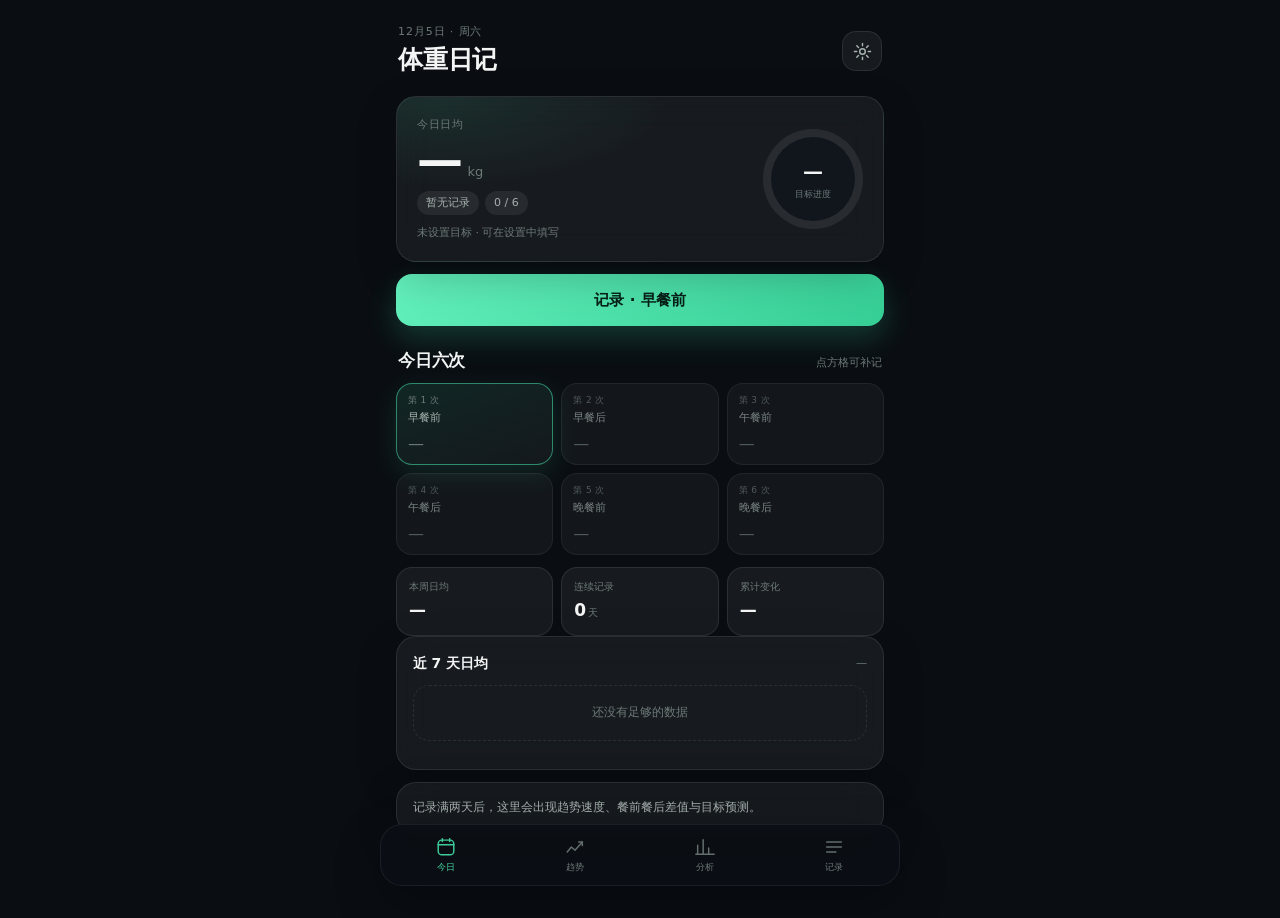
==== iosweight/index.html @ 1db5733b "feat: 娣诲姞 iPhone 鍙敤鐨勭綉椤电増 PWA 骞堕儴缃插埌 GitHub Pages" ====
<!doctype html>
<html lang="zh-CN">
<head>
  <meta charset="utf-8">
  <meta name="viewport" content="width=device-width, initial-scale=1, viewport-fit=cover">
  <title>体重日记</title>
  <meta name="description" content="每日六次体重记录，日均趋势、六时段平行可视化与数据分析。数据仅保存在本机。">
  <meta name="theme-color" content="#0A0E13">
  <meta name="apple-mobile-web-app-capable" content="yes">
  <meta name="apple-mobile-web-app-status-bar-style" content="black-translucent">
  <meta name="apple-mobile-web-app-title" content="体重日记">
  <link rel="manifest" href="manifest.webmanifest">
  <link rel="apple-touch-icon" href="icons/apple-touch-icon.png">
  <link rel="icon" href="icons/favicon-32.png" sizes="32x32">
  <link rel="stylesheet" href="styles.css">
</head>
<body>
  <div class="ambient" aria-hidden="true"></div>

  <div class="app">
    <header class="app-header">
      <div>
        <div class="eyebrow" id="headerDate">—</div>
        <h1 id="headerTitle">体重日记</h1>
      </div>
      <button class="icon-btn" id="btnSettings" aria-label="设置" type="button">
        <svg viewBox="0 0 24 24" width="21" height="21" fill="none" stroke="currentColor" stroke-width="1.7" stroke-linecap="round">
          <circle cx="12" cy="12" r="3.2"></circle>
          <path d="M12 2.8v2.6M12 18.6v2.6M2.8 12h2.6M18.6 12h2.6M5.5 5.5l1.9 1.9M16.6 16.6l1.9 1.9M18.5 5.5l-1.9 1.9M7.4 16.6l-1.9 1.9"></path>
        </svg>
      </button>
    </header>

    <main>
      <!-- 今日 -->
      <section class="page active" id="page-today">
        <div class="card hero">
          <div class="hero-main">
            <div class="label" id="heroLabel">今日日均</div>
            <div class="hero-value"><span id="heroValue">—</span><span class="unit">kg</span></div>
            <div class="hero-meta">
              <span class="pill" id="heroDelta">—</span>
              <span class="pill" id="heroCount">0 / 6</span>
            </div>
            <div class="hero-target" id="heroTarget">未设置目标</div>
          </div>
          <div class="ring" id="goalRing">
            <div class="ring-inner">
              <b id="ringPct">—</b>
              <small>目标进度</small>
            </div>
          </div>
        </div>

        <button class="primary record-btn" id="btnRecord" type="button">记录 · 早餐前</button>

        <div class="section-head">
          <h2>今日六次</h2>
          <span>点方格可补记</span>
        </div>
        <div class="slot-grid" id="slotGrid"></div>

        <div class="stat-row" id="todayStats"></div>

        <div class="card">
          <div class="card-head">
            <h3>近 7 天日均</h3>
            <span id="sparkLast">—</span>
          </div>
          <div class="spark" id="sparkChart"></div>
          <div class="spark-labels" id="sparkLabels"></div>
        </div>

        <div class="card insight-card" id="todayInsight"></div>
      </section>

      <!-- 趋势 -->
      <section class="page" id="page-trend">
        <div class="page-head">
          <h2>趋势</h2>
          <span id="trendWindow">近 30 天</span>
        </div>
        <div class="chips" id="rangeChips">
          <button class="chip" data-range="7" type="button">近 7 天</button>
          <button class="chip" data-range="30" type="button">近 30 天</button>
          <button class="chip" data-range="90" type="button">近 90 天</button>
          <button class="chip" data-range="all" type="button">全部</button>
        </div>
        <div class="segmented" id="modeSwitch">
          <button data-mode="six" type="button">六次对比</button>
          <button data-mode="daily" type="button">日均曲线</button>
        </div>
        <div class="legend" id="sixLegend"></div>
        <div class="card chart-card">
          <div class="chart-wrap">
            <canvas id="trendCanvas" height="240"></canvas>
            <div class="chart-tooltip hidden" id="trendTooltip"></div>
            <div class="chart-empty hidden" id="trendEmpty">还没有数据，先记录一次吧</div>
          </div>
          <div class="chart-hint">轻触图表查看当天数据</div>
        </div>
        <div class="stat-row" id="trendStats"></div>
        <div class="card">
          <div class="card-head">
            <h3>每周日均变化</h3>
            <span>近 8 周</span>
          </div>
          <div class="chart-wrap short">
            <canvas id="weeklyCanvas" height="180"></canvas>
            <div class="chart-empty hidden" id="weeklyEmpty">数据还不足以形成周对比</div>
          </div>
        </div>
      </section>

      <!-- 分析 -->
      <section class="page" id="page-analysis">
        <div class="page-head">
          <h2>分析</h2>
          <span>近 30 天</span>
        </div>
        <div class="metric-grid" id="metricGrid"></div>

        <div class="card">
          <div class="card-head">
            <h3>时段均值</h3>
            <span>近 30 天</span>
          </div>
          <div class="slot-avg" id="slotAvg"></div>
        </div>

        <div class="card">
          <div class="card-head">
            <h3>月度热力图</h3>
            <div class="month-nav">
              <button id="heatPrev" type="button" aria-label="上个月">‹</button>
              <span id="heatMonth">—</span>
              <button id="heatNext" type="button" aria-label="下个月">›</button>
            </div>
          </div>
          <div id="heatmap"></div>
          <div class="heat-legend">
            <span>轻</span>
            <div class="heat-scale"></div>
            <span>重</span>
            <em>亮度 = 当天完成度</em>
          </div>
        </div>

        <div class="card">
          <div class="card-head">
            <h3>智能建议</h3>
            <span>基于当前数据</span>
          </div>
          <div class="insights" id="insights"></div>
        </div>
      </section>

      <!-- 记录 -->
      <section class="page" id="page-history">
        <div class="page-head">
          <h2>记录</h2>
          <span id="historySummary">—</span>
        </div>
        <div class="month-nav wide">
          <button id="histPrev" type="button" aria-label="上个月">‹</button>
          <span id="histMonth">—</span>
          <button id="histNext" type="button" aria-label="下个月">›</button>
        </div>
        <div class="history-list" id="historyList"></div>
      </section>

      <!-- 设置 -->
      <section class="page" id="page-settings">
        <div class="page-head">
          <h2>设置</h2>
          <span>v1.2 · 网页版</span>
        </div>
        <div class="card">
          <div class="card-head"><h3>个人信息</h3></div>
          <label class="field">
            <span>身高（cm）</span>
            <input id="heightInput" inputmode="numeric" autocomplete="off" placeholder="如 172">
          </label>
          <label class="field">
            <span>目标体重（kg）</span>
            <input id="targetInput" inputmode="decimal" autocomplete="off" placeholder="如 70.0">
          </label>
          <div class="field-hint">身高用于 BMI；目标体重用于进度环与预计达成日期。留空即不启用。</div>
        </div>
        <div class="card">
          <div class="card-head">
            <h3>数据</h3>
            <span id="storageInfo">—</span>
          </div>
          <button class="ghost wide" id="btnExport" type="button">导出备份（JSON）</button>
          <button class="ghost wide" id="btnImport" type="button">导入备份</button>
          <input type="file" id="importFile" accept="application/json,.json" hidden>
          <button class="ghost wide danger" id="btnClear" type="button">清空全部记录</button>
        </div>
        <div class="card about">
          <h3>关于</h3>
          <p>每日最多六次记录（三餐前后），第 1 次为早餐前。所有数据仅保存在本机浏览器，不上传服务器。</p>
          <p>与安卓版使用同一 JSON 格式，可在两端互相导入备份。</p>
        </div>
      </section>
    </main>
  </div>

  <nav class="tabbar" id="tabbar">
    <button class="tab active" data-page="today" type="button">
      <svg viewBox="0 0 24 24" width="22" height="22" fill="none" stroke="currentColor" stroke-width="1.6" stroke-linecap="round">
        <rect x="3.5" y="4.5" width="17" height="16" rx="4"></rect>
        <path d="M3.5 9.5h17M8 3v3M16 3v3"></path>
      </svg>
      <span>今日</span>
    </button>
    <button class="tab" data-page="trend" type="button">
      <svg viewBox="0 0 24 24" width="22" height="22" fill="none" stroke="currentColor" stroke-width="1.6" stroke-linecap="round" stroke-linejoin="round">
        <path d="M3.5 17.5 8 12l4 3.5 8-9"></path>
        <path d="M16 6.5h4v4"></path>
      </svg>
      <span>趋势</span>
    </button>
    <button class="tab" data-page="analysis" type="button">
      <svg viewBox="0 0 24 24" width="22" height="22" fill="none" stroke="currentColor" stroke-width="1.6" stroke-linecap="round">
        <path d="M4 20V10M10 20V4M16 20v-7M22 20H2"></path>
      </svg>
      <span>分析</span>
    </button>
    <button class="tab" data-page="history" type="button">
      <svg viewBox="0 0 24 24" width="22" height="22" fill="none" stroke="currentColor" stroke-width="1.6" stroke-linecap="round">
        <path d="M4 6.5h16M4 12h16M4 17.5h10"></path>
      </svg>
      <span>记录</span>
    </button>
  </nav>

  <div class="overlay hidden" id="modalOverlay">
    <div class="sheet" role="dialog" aria-modal="true" aria-labelledby="modalTitle">
      <div class="sheet-handle"></div>
      <div class="sheet-head">
        <div>
          <div class="sheet-title" id="modalTitle">记录</div>
          <div class="sheet-sub" id="modalSub">—</div>
        </div>
        <button class="icon-btn" id="modalClose" type="button" aria-label="关闭">✕</button>
      </div>
      <div class="slot-label">记录第几次（1 为早餐前）</div>
      <div class="slot-picker" id="modalSlots"></div>
      <div class="prev-hint hidden" id="modalPrev"></div>
      <div class="quick-row">
        <button class="chip" id="fillYesterday" type="button">沿用昨日</button>
        <button class="chip" id="fillLast" type="button">沿用上次</button>
      </div>
      <div class="weight-row">
        <button class="step" id="stepDown" type="button" aria-label="减 0.1">−</button>
        <input id="weightInput" inputmode="decimal" autocomplete="off" placeholder="0.0" maxlength="6">
        <button class="step" id="stepUp" type="button" aria-label="加 0.1">+</button>
      </div>
      <div class="unit-hint">单位 kg · 建议每天在相同状态下测量</div>
      <div class="sheet-actions">
        <button class="ghost danger hidden" id="btnDelete" type="button">删除</button>
        <button class="ghost" id="btnCancel" type="button">取消</button>
        <button class="primary" id="btnSave" type="button">保存</button>
      </div>
    </div>
  </div>

  <div class="toast hidden" id="toast"></div>

  <div class="ios-hint hidden" id="iosHint">
    <div>
      <b>安装到主屏幕</b>
      <span>在 Safari 点「分享」→「添加到主屏幕」，即可像 App 一样全屏使用。</span>
    </div>
    <button id="iosHintClose" type="button" aria-label="知道了">×</button>
  </div>

  <noscript>需要启用 JavaScript 才能使用体重日记。</noscript>
  <script type="module" src="js/app.js"></script>
</body>
</html>
---- iosweight/styles.css ----
:root {
  --bg: #0A0E13;
  --card: rgba(255, 255, 255, 0.055);
  --card-strong: rgba(255, 255, 255, 0.085);
  --stroke: rgba(255, 255, 255, 0.09);
  --text: #F2F5F4;
  --secondary: #A7B2AF;
  --tertiary: #6E7A78;
  --mint: #46E0A8;
  --mint-dim: rgba(70, 224, 168, 0.14);
  --coral: #FF7A7A;
  --amber: #FFD27A;
  --violet: #C6A8FF;
  --blue: #7BC8FF;
  --orange: #FFA26B;
  --pink: #FF8FA3;
  --ink: #062018;
  --radius: 20px;
  --nav-h: 62px;
  --safe-bottom: env(safe-area-inset-bottom, 0px);
  --safe-top: env(safe-area-inset-top, 0px);
}

* {
  box-sizing: border-box;
  -webkit-tap-highlight-color: transparent;
}

html, body {
  margin: 0;
  padding: 0;
  background: var(--bg);
  color: var(--text);
}

body {
  font-family: -apple-system, BlinkMacSystemFont, "SF Pro Text", "PingFang SC",
    "Noto Sans SC", "Microsoft YaHei", system-ui, sans-serif;
  font-size: 15px;
  line-height: 1.45;
  -webkit-font-smoothing: antialiased;
  overflow-x: hidden;
  min-height: 100dvh;
}

.ambient {
  position: fixed;
  inset: 0;
  pointer-events: none;
  z-index: -1;
  background:
    radial-gradient(60% 34% at 12% -6%, rgba(70, 224, 168, 0.13), transparent 70%),
    radial-gradient(52% 30% at 96% 8%, rgba(198, 168, 255, 0.10), transparent 72%),
    radial-gradient(70% 40% at 50% 108%, rgba(70, 224, 168, 0.055), transparent 70%);
}

.app {
  max-width: 520px;
  margin: 0 auto;
  padding: calc(18px + var(--safe-top)) 16px calc(var(--nav-h) + var(--safe-bottom) + 22px);
}

.app-header {
  display: flex;
  align-items: center;
  justify-content: space-between;
  padding: 6px 2px 18px;
}

.eyebrow {
  font-size: 11px;
  color: var(--tertiary);
  letter-spacing: 0.08em;
}

h1, h2, h3 {
  margin: 0;
  font-weight: 600;
  letter-spacing: -0.01em;
}

h1 {
  margin-top: 2px;
  font-size: 25px;
}

h2 {
  font-size: 17px;
}

h3 {
  font-size: 14px;
}

.icon-btn {
  width: 40px;
  height: 40px;
  border: 1px solid var(--stroke);
  border-radius: 14px;
  background: var(--card);
  color: var(--secondary);
  display: inline-flex;
  align-items: center;
  justify-content: center;
  cursor: pointer;
  backdrop-filter: blur(12px);
  -webkit-backdrop-filter: blur(12px);
}

.icon-btn:active {
  background: var(--card-strong);
}

.page {
  display: none;
}

.page.active {
  display: block;
  animation: pageIn 0.28s ease;
}

@keyframes pageIn {
  from { opacity: 0; transform: translateY(6px); }
  to { opacity: 1; transform: translateY(0); }
}

.card {
  background: var(--card);
  border: 1px solid var(--stroke);
  border-radius: var(--radius);
  padding: 16px;
  backdrop-filter: blur(18px);
  -webkit-backdrop-filter: blur(18px);
  box-shadow: 0 14px 40px rgba(0, 0, 0, 0.22);
}

.card + .card {
  margin-top: 12px;
}

.card-head {
  display: flex;
  align-items: center;
  justify-content: space-between;
  margin-bottom: 12px;
  gap: 10px;
}

.card-head span {
  font-size: 11px;
  color: var(--tertiary);
}

.page-head {
  display: flex;
  align-items: baseline;
  justify-content: space-between;
  margin: 4px 2px 14px;
}

.page-head h2 {
  font-size: 21px;
}

.page-head span {
  font-size: 11px;
  color: var(--tertiary);
}

.label {
  font-size: 11px;
  color: var(--tertiary);
  letter-spacing: 0.06em;
}

/* ---------- 今日 ---------- */

.hero {
  display: flex;
  align-items: center;
  justify-content: space-between;
  gap: 12px;
  padding: 20px;
  background:
    radial-gradient(80% 90% at 8% 0%, rgba(70, 224, 168, 0.10), transparent 60%),
    var(--card);
}

.hero-main {
  min-width: 0;
}

.hero-value {
  display: flex;
  align-items: baseline;
  gap: 6px;
  margin: 4px 0 8px;
}

.hero-value span:first-child {
  font-size: 46px;
  font-weight: 650;
  letter-spacing: -0.035em;
  line-height: 1;
  font-variant-numeric: tabular-nums;
}

.unit {
  font-size: 13px;
  color: var(--tertiary);
}

.hero-meta {
  display: flex;
  flex-wrap: wrap;
  gap: 6px;
}

.pill {
  display: inline-flex;
  align-items: center;
  height: 24px;
  padding: 0 9px;
  border-radius: 999px;
  background: rgba(255, 255, 255, 0.07);
  font-size: 11px;
  color: var(--secondary);
  font-variant-numeric: tabular-nums;
}

.pill.down {
  background: var(--mint-dim);
  color: var(--mint);
}

.pill.up {
  background: rgba(255, 122, 122, 0.13);
  color: var(--coral);
}

.hero-target {
  margin-top: 10px;
  font-size: 11px;
  color: var(--tertiary);
}

.ring {
  flex: 0 0 100px;
  width: 100px;
  height: 100px;
  border-radius: 50%;
  background: conic-gradient(var(--mint) calc(var(--p, 0) * 1%), rgba(255, 255, 255, 0.075) 0);
  padding: 8px;
  transition: background 0.4s ease;
}

.ring-inner {
  width: 100%;
  height: 100%;
  border-radius: 50%;
  background: #10161C;
  display: flex;
  flex-direction: column;
  align-items: center;
  justify-content: center;
  gap: 2px;
}

.ring-inner b {
  font-size: 20px;
  font-variant-numeric: tabular-nums;
}

.ring-inner small {
  font-size: 9px;
  color: var(--tertiary);
}

.primary {
  border: 0;
  border-radius: 16px;
  background: linear-gradient(135deg, #63F0BC, #35CE95);
  color: var(--ink);
  font-family: inherit;
  font-size: 15px;
  font-weight: 650;
  height: 52px;
  cursor: pointer;
  box-shadow: 0 12px 28px rgba(54, 210, 154, 0.22);
}

.primary:active {
  transform: translateY(1px) scale(0.995);
  filter: brightness(0.97);
}

.primary:disabled {
  opacity: 0.55;
  box-shadow: none;
}

.record-btn {
  width: 100%;
  margin-top: 12px;
}

.section-head {
  display: flex;
  align-items: baseline;
  justify-content: space-between;
  margin: 22px 2px 10px;
}

.section-head span {
  font-size: 11px;
  color: var(--tertiary);
}

.slot-grid {
  display: grid;
  grid-template-columns: repeat(3, minmax(0, 1fr));
  gap: 8px;
}

.slot-tile {
  border: 1px solid var(--stroke);
  border-radius: 16px;
  background: var(--card);
  padding: 10px 11px 11px;
  text-align: left;
  color: var(--text);
  font-family: inherit;
  cursor: pointer;
  min-height: 82px;
  display: flex;
  flex-direction: column;
  gap: 3px;
  transition: border-color 0.2s ease, background 0.2s ease;
}

.slot-tile .tile-index {
  font-size: 9px;
  color: var(--tertiary);
  letter-spacing: 0.04em;
}

.slot-tile .tile-name {
  font-size: 11px;
  color: var(--secondary);
}

.slot-tile .tile-value {
  margin-top: auto;
  font-size: 19px;
  font-weight: 630;
  font-variant-numeric: tabular-nums;
}

.slot-tile .tile-value.empty {
  color: var(--tertiary);
  font-size: 16px;
  font-weight: 500;
}

.slot-tile.is-empty {
  opacity: 0.7;
}

.slot-tile.is-next {
  border-color: rgba(70, 224, 168, 0.55);
  background: linear-gradient(160deg, rgba(70, 224, 168, 0.12), rgba(255, 255, 255, 0.045));
  opacity: 1;
  box-shadow: 0 8px 26px rgba(70, 224, 168, 0.12);
}

.slot-tile:active {
  background: var(--card-strong);
}

.stat-row {
  display: grid;
  grid-template-columns: repeat(3, minmax(0, 1fr));
  gap: 8px;
  margin-top: 12px;
}

.stat {
  border: 1px solid var(--stroke);
  border-radius: 16px;
  background: var(--card);
  padding: 12px;
}

.stat .stat-label {
  font-size: 10px;
  color: var(--tertiary);
}

.stat .stat-value {
  margin-top: 4px;
  font-size: 17px;
  font-weight: 620;
  font-variant-numeric: tabular-nums;
  white-space: nowrap;
}

.stat .stat-value.down { color: var(--mint); }
.stat .stat-value.up { color: var(--coral); }

.stat .stat-value small {
  font-size: 10px;
  color: var(--tertiary);
  font-weight: 400;
  margin-left: 2px;
}

.spark {
  height: 64px;
}

.spark-labels {
  display: flex;
  justify-content: space-between;
  margin-top: 4px;
  font-size: 9px;
  color: var(--tertiary);
}

.insight-card {
  margin-top: 12px;
}

.insight-card p {
  margin: 0;
  font-size: 12px;
  color: var(--secondary);
}

.insight-card p + p {
  margin-top: 6px;
}

.insight-card b {
  color: var(--mint);
  font-weight: 600;
}

/* ---------- 趋势 ---------- */

.chips {
  display: flex;
  gap: 6px;
  overflow-x: auto;
  padding-bottom: 2px;
  scrollbar-width: none;
}

.chips::-webkit-scrollbar {
  display: none;
}

.chip {
  flex: 0 0 auto;
  border: 1px solid var(--stroke);
  border-radius: 999px;
  background: rgba(255, 255, 255, 0.04);
  color: var(--secondary);
  font-family: inherit;
  font-size: 11px;
  padding: 7px 12px;
  cursor: pointer;
  white-space: nowrap;
}

.chip.active {
  background: var(--mint-dim);
  border-color: rgba(70, 224, 168, 0.4);
  color: var(--mint);
  font-weight: 600;
}

.chip:disabled {
  opacity: 0.4;
}

.segmented {
  display: flex;
  padding: 3px;
  border-radius: 12px;
  background: rgba(255, 255, 255, 0.045);
  border: 1px solid var(--stroke);
  margin-top: 10px;
}

.segmented button {
  flex: 1;
  height: 34px;
  border: 0;
  border-radius: 9px;
  background: transparent;
  color: var(--tertiary);
  font-family: inherit;
  font-size: 12px;
  cursor: pointer;
}

.segmented button.active {
  background: rgba(70, 224, 168, 0.16);
  color: var(--mint);
  font-weight: 600;
}

.legend {
  display: flex;
  flex-wrap: wrap;
  gap: 6px;
  margin: 10px 0 0;
  min-height: 0;
}

.legend button {
  display: inline-flex;
  align-items: center;
  gap: 6px;
  border: 1px solid transparent;
  border-radius: 999px;
  background: rgba(255, 255, 255, 0.04);
  color: var(--secondary);
  font-family: inherit;
  font-size: 10px;
  padding: 5px 9px;
  cursor: pointer;
}

.legend button i {
  width: 7px;
  height: 7px;
  border-radius: 50%;
  display: inline-block;
}

.legend button.off {
  opacity: 0.36;
  text-decoration: line-through;
}

.chart-card {
  margin-top: 12px;
}

.chart-wrap {
  position: relative;
  width: 100%;
  height: 240px;
}

.chart-wrap.short {
  height: 180px;
}

.chart-wrap canvas {
  width: 100%;
  height: 100%;
  display: block;
  touch-action: pan-y;
}

.weekly {
  height: 100%;
}

.chart-hint {
  margin-top: 8px;
  font-size: 9px;
  color: var(--tertiary);
  text-align: center;
}

.chart-empty {
  position: absolute;
  inset: 0;
  display: flex;
  align-items: center;
  justify-content: center;
  font-size: 12px;
  color: var(--tertiary);
  background: rgba(10, 14, 19, 0.35);
  border-radius: 12px;
}

.chart-tooltip {
  position: absolute;
  z-index: 3;
  min-width: 118px;
  padding: 9px 11px;
  border-radius: 12px;
  background: rgba(8, 12, 16, 0.92);
  border: 1px solid rgba(255, 255, 255, 0.12);
  box-shadow: 0 14px 34px rgba(0, 0, 0, 0.45);
  backdrop-filter: blur(10px);
  -webkit-backdrop-filter: blur(10px);
  pointer-events: none;
  transform: translateX(-50%);
}

.chart-tooltip .tt-date {
  font-size: 10px;
  color: var(--tertiary);
  margin-bottom: 6px;
  white-space: nowrap;
}

.chart-tooltip .tt-row {
  display: flex;
  align-items: center;
  gap: 6px;
  font-size: 11px;
  margin: 3px 0;
  white-space: nowrap;
}

.chart-tooltip .tt-row i {
  width: 6px;
  height: 6px;
  border-radius: 50%;
  flex: 0 0 6px;
}

.chart-tooltip .tt-row span {
  color: var(--secondary);
  flex: 1;
}

.chart-tooltip .tt-row b {
  font-variant-numeric: tabular-nums;
  font-weight: 600;
}

.chart-tooltip .tt-avg {
  margin-top: 6px;
  padding-top: 6px;
  border-top: 1px solid rgba(255, 255, 255, 0.09);
  font-size: 10px;
  color: var(--mint);
  white-space: nowrap;
}

.hidden {
  display: none !important;
}

/* ---------- 分析 ---------- */

.metric-grid {
  display: grid;
  grid-template-columns: repeat(2, minmax(0, 1fr));
  gap: 8px;
}

.metric {
  border: 1px solid var(--stroke);
  border-radius: 16px;
  background: var(--card);
  padding: 13px;
  backdrop-filter: blur(16px);
  -webkit-backdrop-filter: blur(16px);
}

.metric .m-label {
  font-size: 10px;
  color: var(--tertiary);
  display: flex;
  align-items: center;
  gap: 4px;
}

.metric .m-value {
  margin-top: 6px;
  font-size: 20px;
  font-weight: 640;
  letter-spacing: -0.02em;
  font-variant-numeric: tabular-nums;
}

.metric .m-value small {
  font-size: 10px;
  color: var(--tertiary);
  font-weight: 400;
  margin-left: 2px;
}

.metric .m-note {
  margin-top: 3px;
  font-size: 10px;
  color: var(--secondary);
  overflow: hidden;
  text-overflow: ellipsis;
  white-space: nowrap;
}

.metric.down .m-value { color: var(--mint); }
.metric.up .m-value { color: var(--coral); }

.slot-avg {
  display: flex;
  flex-direction: column;
  gap: 11px;
}

.slot-avg-row {
  display: grid;
  grid-template-columns: 46px 1fr 54px;
  align-items: center;
  gap: 8px;
  font-size: 11px;
}

.slot-avg-row .name {
  color: var(--secondary);
}

.slot-avg-row .bar {
  height: 8px;
  border-radius: 999px;
  background: rgba(255, 255, 255, 0.06);
  overflow: hidden;
}

.slot-avg-row .bar i {
  display: block;
  height: 100%;
  border-radius: 999px;
  transition: width 0.4s ease;
}

.slot-avg-row .val {
  text-align: right;
  font-variant-numeric: tabular-nums;
  color: var(--text);
}

.slot-avg-row .val.muted {
  color: var(--tertiary);
}

/* ---------- 热力图 ---------- */

.month-nav {
  display: flex;
  align-items: center;
  gap: 6px;
}

.month-nav button {
  width: 28px;
  height: 28px;
  border: 1px solid var(--stroke);
  border-radius: 9px;
  background: rgba(255, 255, 255, 0.04);
  color: var(--secondary);
  font-size: 16px;
  line-height: 1;
  cursor: pointer;
  font-family: inherit;
}

.month-nav span {
  font-size: 11px;
  color: var(--secondary);
  min-width: 72px;
  text-align: center;
  font-variant-numeric: tabular-nums;
}

.month-nav.wide {
  justify-content: center;
  margin-bottom: 12px;
}

.month-nav.wide span {
  font-size: 13px;
  min-width: 106px;
}

.heatmap {
  display: grid;
  grid-template-columns: repeat(7, minmax(0, 1fr));
  gap: 5px;
}

.heat-day {
  position: relative;
  aspect-ratio: 1;
  border-radius: 7px;
  display: flex;
  align-items: center;
  justify-content: center;
  font-size: 9px;
  color: rgba(255, 255, 255, 0.5);
  font-variant-numeric: tabular-nums;
}

.heat-day.has-data {
  color: #071711;
  font-weight: 600;
}

.heat-day.today {
  outline: 1px solid rgba(70, 224, 168, 0.65);
  outline-offset: 1px;
}

.heat-day.empty {
  background: rgba(255, 255, 255, 0.022);
  color: rgba(255, 255, 255, 0.16);
}

.heat-weekdays {
  display: grid;
  grid-template-columns: repeat(7, minmax(0, 1fr));
  gap: 5px;
  margin-bottom: 6px;
  font-size: 9px;
  color: var(--tertiary);
  text-align: center;
}

.heat-legend {
  display: flex;
  align-items: center;
  gap: 8px;
  margin-top: 12px;
  font-size: 9px;
  color: var(--tertiary);
}

.heat-scale {
  flex: 0 0 84px;
  height: 6px;
  border-radius: 999px;
  background: linear-gradient(90deg, #46E0A8, #FFD27A, #FF7A7A);
}

.heat-legend em {
  margin-left: auto;
  font-style: normal;
  color: var(--tertiary);
}

/* ---------- 建议 ---------- */

.insights {
  display: flex;
  flex-direction: column;
  gap: 10px;
}

.insight {
  display: flex;
  gap: 10px;
  font-size: 12px;
  color: var(--secondary);
  line-height: 1.55;
}

.insight i {
  flex: 0 0 6px;
  width: 6px;
  height: 6px;
  border-radius: 50%;
  background: var(--mint);
  margin-top: 7px;
}

.insight strong {
  color: var(--text);
  font-weight: 600;
}

/* ---------- 记录页 ---------- */

.history-list {
  display: flex;
  flex-direction: column;
  gap: 8px;
}

.day-card {
  border: 1px solid var(--stroke);
  border-radius: 16px;
  background: var(--card);
  overflow: hidden;
}

.day-row {
  display: flex;
  align-items: center;
  gap: 10px;
  padding: 13px 14px;
  cursor: pointer;
}

.day-date {
  flex: 0 0 52px;
}

.day-date b {
  display: block;
  font-size: 17px;
  font-weight: 620;
  font-variant-numeric: tabular-nums;
}

.day-date span {
  font-size: 9px;
  color: var(--tertiary);
}

.day-main {
  flex: 1;
  min-width: 0;
}

.day-line {
  display: flex;
  align-items: baseline;
  gap: 8px;
}

.day-avg {
  font-size: 16px;
  font-weight: 620;
  font-variant-numeric: tabular-nums;
}

.day-avg small {
  font-size: 9px;
  color: var(--tertiary);
  font-weight: 400;
  margin-left: 1px;
}

.day-delta {
  font-size: 10px;
  color: var(--tertiary);
  font-variant-numeric: tabular-nums;
}

.day-delta.down { color: var(--mint); }
.day-delta.up { color: var(--coral); }

.day-dots {
  display: flex;
  gap: 4px;
  margin-top: 5px;
}

.dot {
  width: 9px;
  height: 9px;
  border-radius: 50%;
  border: 1px solid rgba(255, 255, 255, 0.18);
}

.dot.on {
  border-color: transparent;
}

.dot.off {
  background: transparent;
}

.day-count {
  font-size: 9px;
  color: var(--tertiary);
  flex: 0 0 auto;
}

.chev {
  color: var(--tertiary);
  font-size: 12px;
  transition: transform 0.2s ease;
}

.day-card.open .chev {
  transform: rotate(90deg);
}

.day-detail {
  display: none;
  padding: 0 14px 14px;
  border-top: 1px solid rgba(255, 255, 255, 0.055);
}

.day-card.open .day-detail {
  display: block;
  animation: pageIn 0.2s ease;
}

.detail-grid {
  display: grid;
  grid-template-columns: repeat(3, minmax(0, 1fr));
  gap: 6px;
  padding-top: 12px;
}

.detail-slot {
  border: 1px solid var(--stroke);
  border-radius: 11px;
  background: rgba(255, 255, 255, 0.035);
  padding: 8px 9px;
  color: var(--text);
  font-family: inherit;
  text-align: left;
  cursor: pointer;
}

.detail-slot span {
  display: block;
  font-size: 9px;
  color: var(--tertiary);
}

.detail-slot b {
  display: block;
  margin-top: 3px;
  font-size: 14px;
  font-weight: 600;
  font-variant-numeric: tabular-nums;
}

.detail-slot b.muted {
  color: var(--tertiary);
  font-weight: 400;
}

.empty-state {
  border: 1px dashed var(--stroke);
  border-radius: 16px;
  padding: 26px 18px;
  text-align: center;
  color: var(--tertiary);
  font-size: 12px;
}

/* ---------- 设置 ---------- */

.field {
  display: flex;
  align-items: center;
  justify-content: space-between;
  gap: 12px;
  padding: 10px 0;
  border-bottom: 1px solid rgba(255, 255, 255, 0.055);
}

.field:last-of-type {
  border-bottom: 0;
}

.field span {
  font-size: 12px;
  color: var(--secondary);
}

.field input {
  width: 108px;
  height: 36px;
  border: 1px solid var(--stroke);
  border-radius: 10px;
  background: rgba(255, 255, 255, 0.04);
  color: var(--text);
  font-family: inherit;
  font-size: 14px;
  font-variant-numeric: tabular-nums;
  text-align: right;
  padding: 0 10px;
  outline: none;
}

.field input:focus {
  border-color: rgba(70, 224, 168, 0.5);
}

.field-hint {
  margin-top: 10px;
  font-size: 10px;
  color: var(--tertiary);
  line-height: 1.6;
}

.ghost {
  border: 1px solid var(--stroke);
  border-radius: 12px;
  background: rgba(255, 255, 255, 0.045);
  color: var(--secondary);
  font-family: inherit;
  font-size: 12px;
  height: 44px;
  padding: 0 14px;
  cursor: pointer;
}

.ghost:active {
  background: var(--card-strong);
}

.ghost.wide {
  width: 100%;
  margin-top: 8px;
}

.ghost.danger {
  color: var(--coral);
  border-color: rgba(255, 122, 122, 0.22);
  background: rgba(255, 122, 122, 0.07);
}

.about h3 {
  margin-bottom: 8px;
}

.about p {
  margin: 0 0 8px;
  font-size: 11px;
  color: var(--tertiary);
  line-height: 1.7;
}

.about p:last-child {
  margin-bottom: 0;
}

/* ---------- 底部导航 ---------- */

.tabbar {
  position: fixed;
  left: 50%;
  transform: translateX(-50%);
  bottom: 0;
  width: 100%;
  max-width: 520px;
  z-index: 20;
  display: grid;
  grid-template-columns: repeat(4, 1fr);
  height: calc(var(--nav-h) + var(--safe-bottom));
  padding-bottom: var(--safe-bottom);
  background: rgba(11, 15, 20, 0.86);
  border-top: 1px solid rgba(255, 255, 255, 0.06);
  backdrop-filter: blur(20px);
  -webkit-backdrop-filter: blur(20px);
}

@media (min-width: 700px) {
  .tabbar {
    bottom: 14px;
    border: 1px solid rgba(255, 255, 255, 0.07);
    border-radius: 22px;
    overflow: hidden;
    box-shadow: 0 18px 44px rgba(0, 0, 0, 0.35);
  }
}

.tab {
  border: 0;
  background: transparent;
  color: var(--tertiary);
  display: flex;
  flex-direction: column;
  align-items: center;
  justify-content: center;
  gap: 3px;
  font-family: inherit;
  font-size: 9px;
  cursor: pointer;
}

.tab.active {
  color: var(--mint);
}

.tab svg {
  opacity: 0.9;
}

/* ---------- 录入弹窗 ---------- */

.overlay {
  position: fixed;
  inset: 0;
  z-index: 40;
  background: rgba(4, 7, 10, 0.62);
  backdrop-filter: blur(4px);
  -webkit-backdrop-filter: blur(4px);
  display: flex;
  align-items: flex-end;
  justify-content: center;
  animation: fadeIn 0.2s ease;
}

@keyframes fadeIn {
  from { opacity: 0; }
  to { opacity: 1; }
}

.sheet {
  width: 100%;
  max-width: 520px;
  max-height: 92dvh;
  overflow-y: auto;
  background: #11171D;
  border: 1px solid rgba(255, 255, 255, 0.09);
  border-bottom: 0;
  border-radius: 26px 26px 0 0;
  padding: 10px 20px calc(16px + var(--safe-bottom));
  box-shadow: 0 -20px 60px rgba(0, 0, 0, 0.5);
  animation: sheetIn 0.3s cubic-bezier(0.2, 0.9, 0.2, 1);
}

@keyframes sheetIn {
  from { transform: translateY(24%); opacity: 0.6; }
  to { transform: translateY(0); opacity: 1; }
}

.sheet-handle {
  width: 38px;
  height: 4px;
  border-radius: 999px;
  background: rgba(255, 255, 255, 0.16);
  margin: 0 auto 12px;
}

.sheet-head {
  display: flex;
  align-items: flex-start;
  justify-content: space-between;
  gap: 10px;
}

.sheet-title {
  font-size: 17px;
  font-weight: 640;
}

.sheet-sub {
  margin-top: 3px;
  font-size: 10px;
  color: var(--tertiary);
}

.slot-label {
  margin-top: 15px;
  font-size: 10px;
  color: var(--tertiary);
  letter-spacing: 0.05em;
}

.slot-picker {
  display: grid;
  grid-template-columns: repeat(3, minmax(0, 1fr));
  gap: 6px;
  margin-top: 8px;
}

.slot-picker button {
  height: 33px;
  border: 1px solid var(--stroke);
  border-radius: 10px;
  background: rgba(255, 255, 255, 0.04);
  color: var(--secondary);
  font-family: inherit;
  font-size: 11px;
  cursor: pointer;
}

.slot-picker button.active {
  background: var(--mint-dim);
  border-color: rgba(70, 224, 168, 0.45);
  color: var(--mint);
  font-weight: 650;
}

.prev-hint {
  margin-top: 10px;
  font-size: 10px;
  color: var(--tertiary);
}

.quick-row {
  display: flex;
  gap: 6px;
  margin-top: 10px;
}

.weight-row {
  display: flex;
  align-items: center;
  gap: 10px;
  margin-top: 14px;
}

.step {
  flex: 0 0 52px;
  height: 52px;
  border: 1px solid var(--stroke);
  border-radius: 14px;
  background: rgba(255, 255, 255, 0.045);
  color: var(--text);
  font-size: 24px;
  font-family: inherit;
  cursor: pointer;
}

.step:active {
  background: var(--card-strong);
}

#weightInput {
  flex: 1;
  min-width: 0;
  height: 76px;
  border: 1px solid rgba(255, 255, 255, 0.12);
  border-radius: 16px;
  background: rgba(255, 255, 255, 0.045);
  color: var(--text);
  font-family: inherit;
  font-size: 40px;
  font-weight: 650;
  letter-spacing: -0.02em;
  text-align: center;
  outline: none;
  font-variant-numeric: tabular-nums;
  padding: 0 8px;
}

#weightInput:focus {
  border-color: rgba(70, 224, 168, 0.55);
  box-shadow: 0 0 0 3px rgba(70, 224, 168, 0.10);
}

#weightInput::placeholder {
  color: rgba(255, 255, 255, 0.18);
}

.unit-hint {
  margin-top: 9px;
  text-align: center;
  font-size: 9px;
  color: var(--tertiary);
}

.sheet-actions {
  display: flex;
  gap: 8px;
  margin-top: 16px;
}

.sheet-actions .ghost {
  flex: 0 0 84px;
  height: 48px;
}

.sheet-actions .ghost.danger {
  flex-basis: 78px;
  padding: 0 8px;
}

.sheet-actions .primary {
  flex: 1;
  height: 48px;
}

/* ---------- Toast / iOS 提示 ---------- */

.toast {
  position: fixed;
  left: 50%;
  bottom: calc(var(--nav-h) + var(--safe-bottom) + 18px);
  transform: translateX(-50%);
  z-index: 60;
  max-width: calc(100% - 40px);
  padding: 10px 16px;
  border-radius: 999px;
  background: rgba(18, 24, 30, 0.94);
  border: 1px solid rgba(255, 255, 255, 0.10);
  color: var(--text);
  font-size: 12px;
  box-shadow: 0 12px 30px rgba(0, 0, 0, 0.4);
  backdrop-filter: blur(10px);
  -webkit-backdrop-filter: blur(10px);
  white-space: nowrap;
  animation: toastIn 0.25s ease;
}

@keyframes toastIn {
  from { opacity: 0; transform: translate(-50%, 8px); }
  to { opacity: 1; transform: translate(-50%, 0); }
}

.ios-hint {
  position: fixed;
  left: 50%;
  transform: translateX(-50%);
  bottom: calc(var(--nav-h) + var(--safe-bottom) + 12px);
  z-index: 30;
  width: calc(100% - 24px);
  max-width: 496px;
  display: flex;
  align-items: flex-start;
  gap: 10px;
  padding: 12px 14px;
  border-radius: 16px;
  background: rgba(18, 24, 30, 0.92);
  border: 1px solid rgba(70, 224, 168, 0.22);
  box-shadow: 0 16px 40px rgba(0, 0, 0, 0.4);
  backdrop-filter: blur(14px);
  -webkit-backdrop-filter: blur(14px);
  animation: pageIn 0.3s ease;
}

.ios-hint b {
  display: block;
  font-size: 12px;
  margin-bottom: 2px;
}

.ios-hint span {
  display: block;
  font-size: 10px;
  color: var(--secondary);
  line-height: 1.55;
}

.ios-hint button {
  flex: 0 0 auto;
  border: 0;
  background: transparent;
  color: var(--tertiary);
  font-size: 16px;
  line-height: 1;
  cursor: pointer;
  padding: 2px 4px;
}

@media (max-width: 360px) {
  .hero-value span:first-child { font-size: 40px; }
  .ring { flex-basis: 88px; width: 88px; height: 88px; }
  .slot-tile { min-height: 76px; padding: 9px; }
  .slot-tile .tile-value { font-size: 17px; }
}
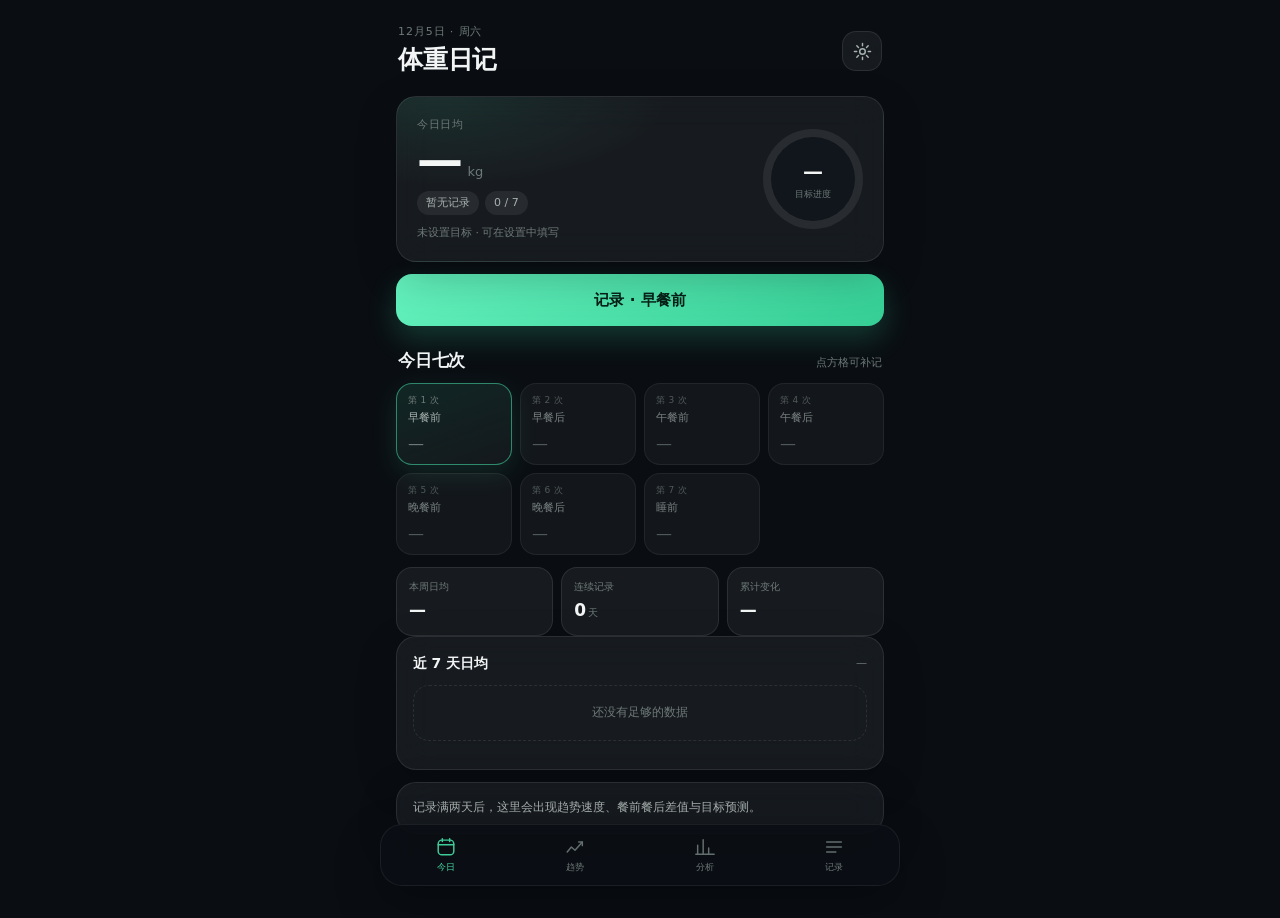
==== commit faa9ee2e: "feat: 新增睡前时段（第 7 次），安卓 v1.4 与网页版同步" ====
--- a/iosweight/index.html
+++ b/iosweight/index.html
@@ -4,7 +4,7 @@
   <meta charset="utf-8">
   <meta name="viewport" content="width=device-width, initial-scale=1, viewport-fit=cover">
   <title>体重日记</title>
-  <meta name="description" content="每日六次体重记录，日均趋势、六时段平行可视化与数据分析。数据仅保存在本机。">
+  <meta name="description" content="每日七次体重记录，日均趋势、七个时段平行可视化与数据分析。数据仅保存在本机。">
   <meta name="theme-color" content="#0A0E13">
   <meta name="apple-mobile-web-app-capable" content="yes">
   <meta name="apple-mobile-web-app-status-bar-style" content="black-translucent">
@@ -40,7 +40,7 @@
             <div class="hero-value"><span id="heroValue">—</span><span class="unit">kg</span></div>
             <div class="hero-meta">
               <span class="pill" id="heroDelta">—</span>
-              <span class="pill" id="heroCount">0 / 6</span>
+              <span class="pill" id="heroCount">0 / 7</span>
             </div>
             <div class="hero-target" id="heroTarget">未设置目标</div>
           </div>
@@ -55,7 +55,7 @@
         <button class="primary record-btn" id="btnRecord" type="button">记录 · 早餐前</button>
 
         <div class="section-head">
-          <h2>今日六次</h2>
+          <h2>今日七次</h2>
           <span>点方格可补记</span>
         </div>
         <div class="slot-grid" id="slotGrid"></div>
@@ -87,7 +87,7 @@
           <button class="chip" data-range="all" type="button">全部</button>
         </div>
         <div class="segmented" id="modeSwitch">
-          <button data-mode="six" type="button">六次对比</button>
+          <button data-mode="six" type="button">七次对比</button>
           <button data-mode="daily" type="button">日均曲线</button>
         </div>
         <div class="legend" id="sixLegend"></div>
@@ -173,7 +173,7 @@
       <section class="page" id="page-settings">
         <div class="page-head">
           <h2>设置</h2>
-          <span>v1.2 · 网页版</span>
+          <span>v1.4 · 网页版</span>
         </div>
         <div class="card">
           <div class="card-head"><h3>个人信息</h3></div>
@@ -199,7 +199,7 @@
         </div>
         <div class="card about">
           <h3>关于</h3>
-          <p>每日最多六次记录（三餐前后），第 1 次为早餐前。所有数据仅保存在本机浏览器，不上传服务器。</p>
+          <p>每日最多七次记录（三餐前后 + 睡前），第 1 次为早餐前。所有数据仅保存在本机浏览器，不上传服务器。</p>
           <p>与安卓版使用同一 JSON 格式，可在两端互相导入备份。</p>
         </div>
       </section>
@@ -277,6 +277,6 @@
   </div>
 
   <noscript>需要启用 JavaScript 才能使用体重日记。</noscript>
-  <script type="module" src="js/app.js"></script>
+  <script type="module" src="js/app.js?v=1.4"></script>
 </body>
 </html>
--- a/iosweight/styles.css
+++ b/iosweight/styles.css
@@ -319,7 +319,7 @@
 
 .slot-grid {
   display: grid;
-  grid-template-columns: repeat(3, minmax(0, 1fr));
+  grid-template-columns: repeat(4, minmax(0, 1fr));
   gap: 8px;
 }
 
@@ -1258,7 +1258,7 @@
 
 .slot-picker {
   display: grid;
-  grid-template-columns: repeat(3, minmax(0, 1fr));
+  grid-template-columns: repeat(4, minmax(0, 1fr));
   gap: 6px;
   margin-top: 8px;
 }
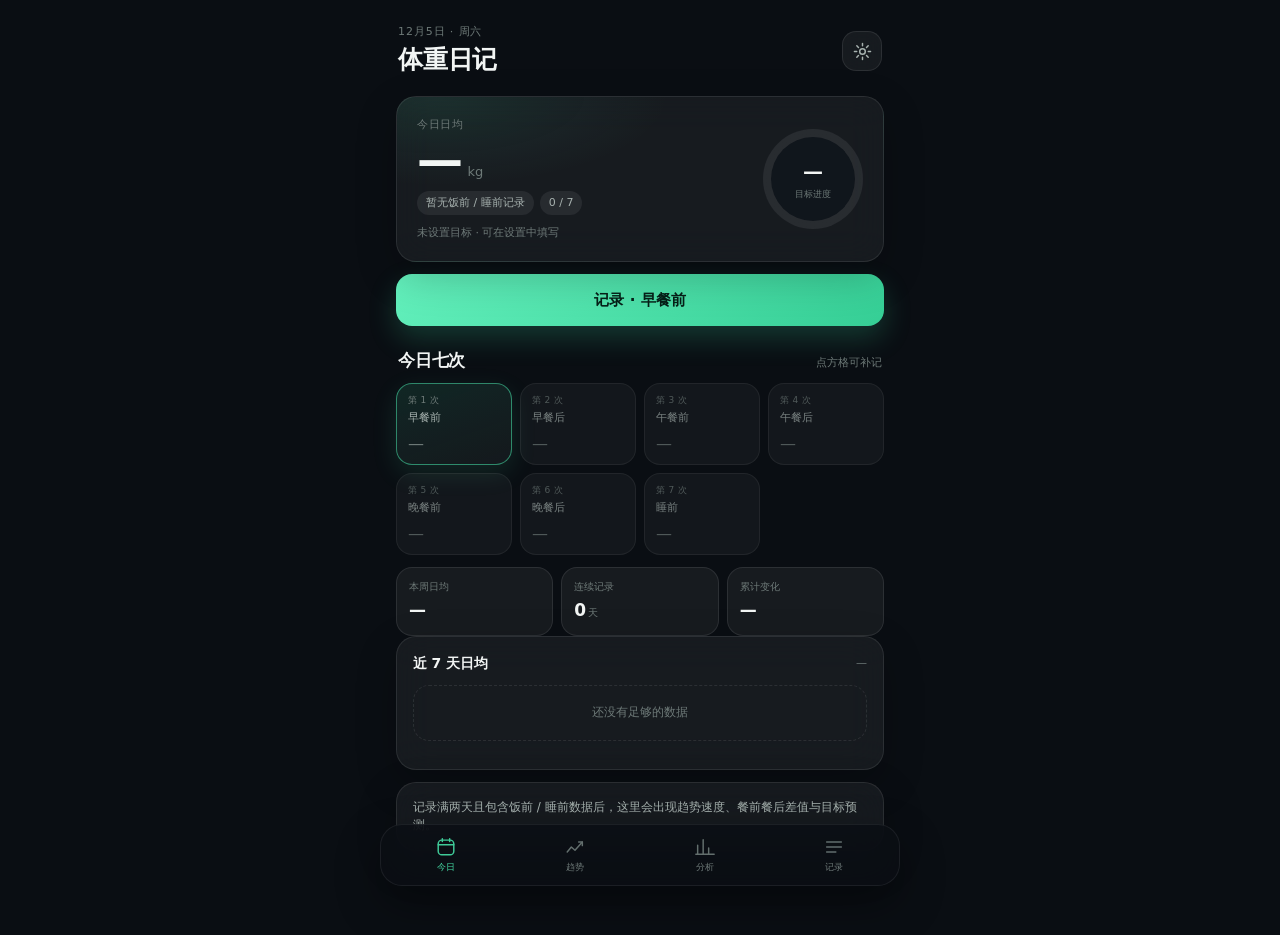
==== commit 29d04aa7: "feat: 日均只统计饭前与睡前时段，餐后不参与 安卓端与网页版同步：无有效日均的日期在折线图中断开，统计与目标预测改用有效日均；网页版缓存版本升至 1.6.0。" ====
--- a/iosweight/index.html
+++ b/iosweight/index.html
@@ -173,7 +173,7 @@
       <section class="page" id="page-settings">
         <div class="page-head">
           <h2>设置</h2>
-          <span>v1.4 · 网页版</span>
+          <span>v1.5 · 网页版</span>
         </div>
         <div class="card">
           <div class="card-head"><h3>个人信息</h3></div>
@@ -277,6 +277,6 @@
   </div>
 
   <noscript>需要启用 JavaScript 才能使用体重日记。</noscript>
-  <script type="module" src="js/app.js?v=1.4"></script>
+  <script type="module" src="js/app.js?v=1.6.0"></script>
 </body>
 </html>
